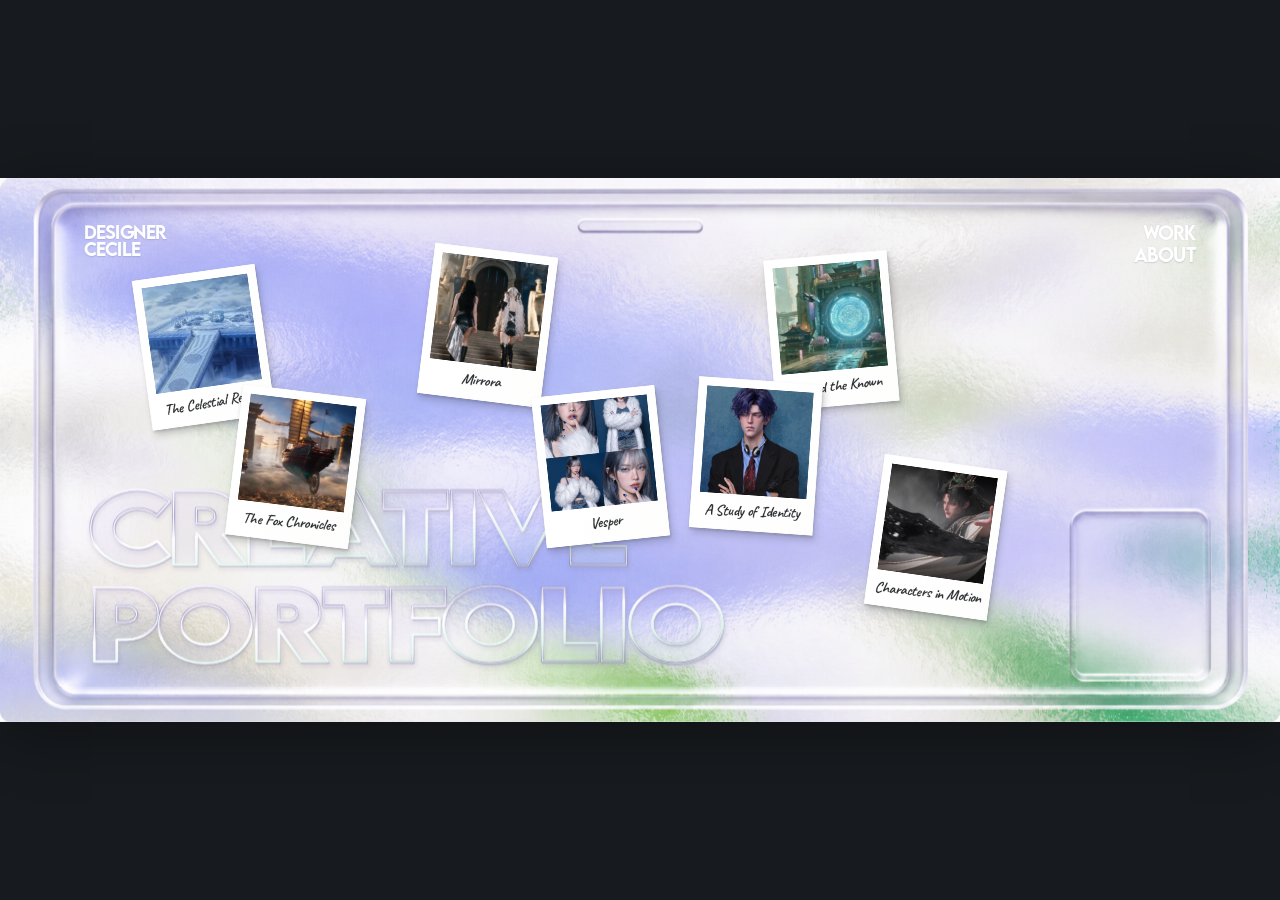
==== index.html @ 58188026 "Publish complete Cecile creative portfolio with WORK category dropdown" ====
<!doctype html>
<html lang="zh-CN">
<head>
  <meta charset="UTF-8">
  <meta name="viewport" content="width=device-width,initial-scale=1">
  <meta name="theme-color" content="#171a1e">
  <meta name="description" content="Designer Cecile — Creative Portfolio。请使用电脑浏览器欣赏完整作品与交互。">
  <title>Designer Cecile — Creative Portfolio</title>
  <link rel="icon" href="icon.svg" type="image/svg+xml">
  <link rel="stylesheet" href="canvas.css?v=fixed-canvas-2">
  <script src="canvas.js?v=github-pages-20261024" defer></script>
</head>
<body>
  <iframe id="portfolio-canvas" title="Designer Cecile 创意作品集" hidden></iframe>
  <main id="computer-guide" hidden>
    <div class="guide-brand">DESIGNER<br>CECILE</div>
    <section class="guide-copy">
      <svg class="computer-icon" viewBox="0 0 96 80" fill="none" aria-hidden="true"><rect x="8" y="8" width="80" height="50" rx="4"/><path d="M8 48h80M48 58v14M30 73h36"/></svg>
      <p class="guide-eyebrow">CREATIVE PORTFOLIO</p>
      <h1>请使用电脑浏览</h1>
      <p>为了完整呈现作品和交互体验，<br>请在电脑浏览器中打开本作品集。</p>
      <label for="computer-link">电脑访问链接</label>
      <input id="computer-link" readonly aria-label="作品集电脑访问链接">
      <button id="copy-computer-link" type="button">复制网站链接</button>
      <span id="copy-status" role="status" aria-live="polite"></span>
    </section>
  </main>
  <noscript><p class="no-script">Designer Cecile — 请使用电脑浏览器并开启 JavaScript 查看作品集。</p></noscript>
</body>
</html>
---- canvas.css ----
@font-face{font-family:HeaderMedium;src:url('assets/fonts/LEMONMILK-Medium.otf') format('opentype');font-display:swap;font-weight:500}
*{box-sizing:border-box}
html,body{width:100%;height:100%;margin:0;overflow:hidden;background:#171a1e}
[hidden]{display:none!important}
#portfolio-canvas{position:absolute;left:50%;top:50%;width:1920px;height:814.5454545455px;max-width:none;border:0;display:block;transform:translate(-50%,-50%) scale(var(--canvas-scale,1));transform-origin:center;box-shadow:0 18px 90px #0005}
#computer-guide{position:fixed;inset:0;overflow:auto;padding:32px 26px;color:#2c3136;background:repeating-linear-gradient(0deg,#ffffff08 0px,#ffffff08 1px,#00000005 1px,#00000005 2px),linear-gradient(125deg,#d7d9dd,#b4b8bf);font-family:Arial,'PingFang SC',sans-serif}
.guide-brand{font:500 16px/1.1 HeaderMedium,Arial,sans-serif;letter-spacing:-.05em}
.guide-copy{max-width:420px;min-height:calc(100% - 40px);margin:auto;display:flex;flex-direction:column;align-items:center;justify-content:center;text-align:center;padding:45px 0 20px}
.computer-icon{width:88px;stroke:currentColor;stroke-width:2;opacity:.8;margin-bottom:24px}
.guide-eyebrow{font:500 10px/1.5 HeaderMedium,Arial,sans-serif;letter-spacing:.1em;margin:0 0 12px}
.guide-copy h1{font-size:28px;font-weight:600;letter-spacing:.04em;line-height:1.4;margin:0 0 14px}
.guide-copy>p:not(.guide-eyebrow){font-size:14px;line-height:1.85;margin:0 0 34px;color:#464c54}
.guide-copy label{font-size:11px;letter-spacing:.1em;opacity:.7;margin-bottom:12px}
#computer-link{width:100%;padding:14px 9px;border:1px solid #51596140;border-radius:3px;background:#ffffff18;color:inherit;font:12px/1.5 Arial,sans-serif;text-align:center}
#copy-computer-link{width:100%;border:0;border-radius:3px;margin-top:13px;padding:15px 20px;background:#2c3137;color:#fff;font:14px/1.4 Arial,'PingFang SC',sans-serif;cursor:pointer}
#copy-computer-link:focus-visible,#computer-link:focus-visible{outline:2px solid #262e38;outline-offset:4px}
#copy-status{font-size:12px;min-height:32px;line-height:1.7;margin-top:12px}
.no-script{color:#fff;font:16px/1.8 Arial,sans-serif;text-align:center;margin:20vh 30px}
/* Keep the single platform badge inside the scaled desktop composition. */
body:has(#portfolio-canvas:not([hidden])) #nl-badge-frame{display:none!important}
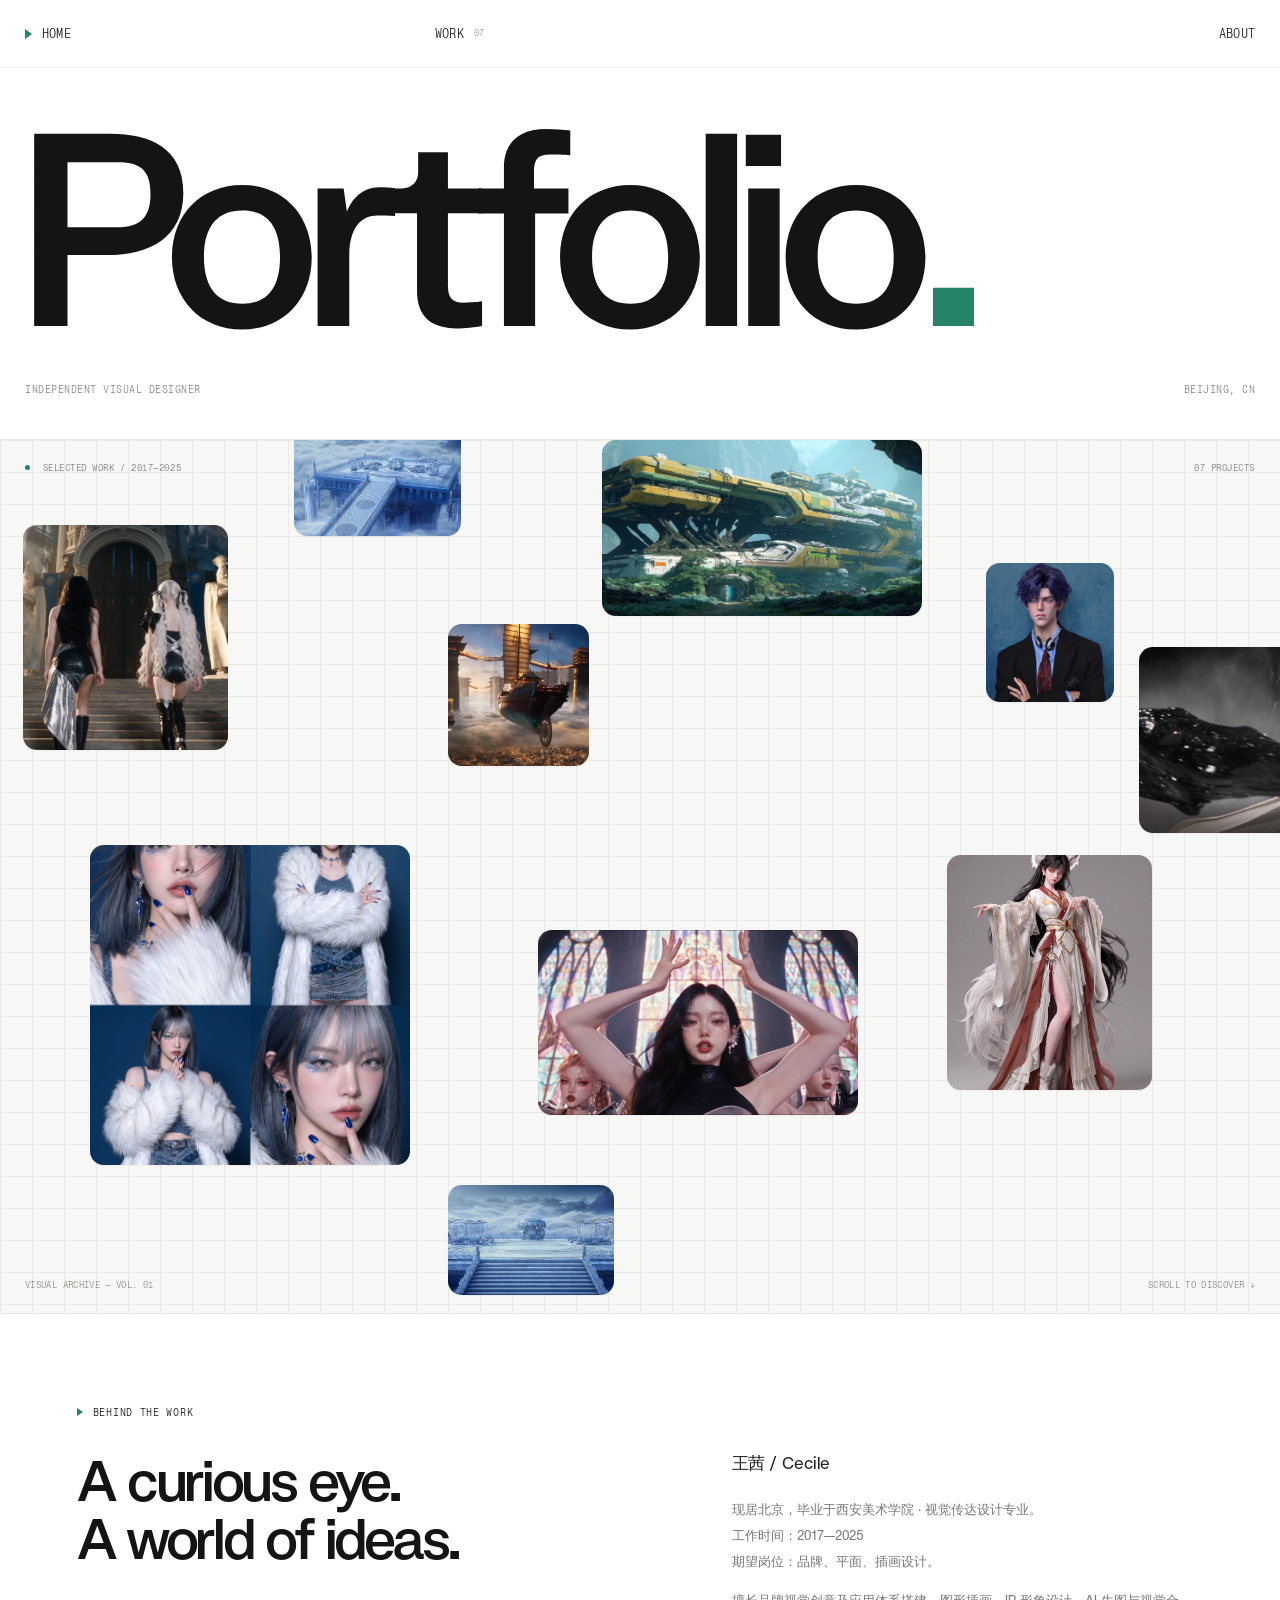
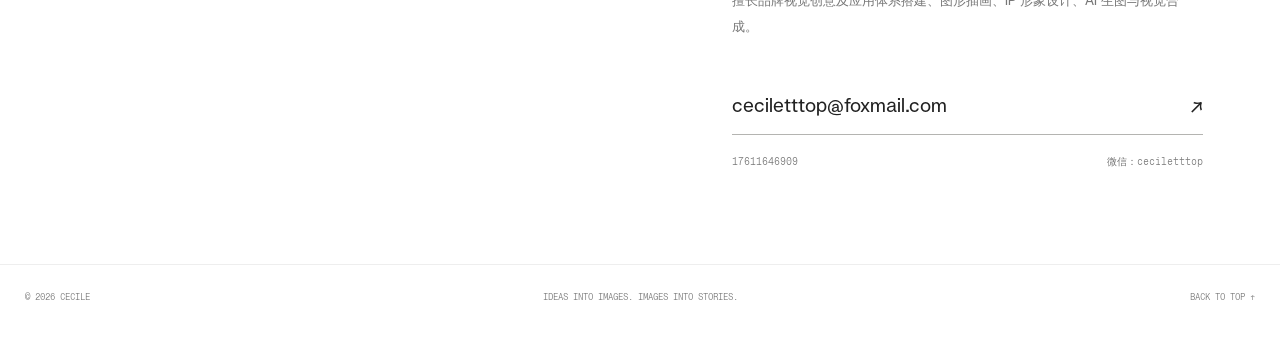
==== commit 07425672: "Preserve glass portfolio as scheme one and publish editorial scheme two" ====
--- a/index.html
+++ b/index.html
@@ -1,30 +1 @@
-<!doctype html>
-<html lang="zh-CN">
-<head>
-  <meta charset="UTF-8">
-  <meta name="viewport" content="width=device-width,initial-scale=1">
-  <meta name="theme-color" content="#171a1e">
-  <meta name="description" content="Designer Cecile — Creative Portfolio。请使用电脑浏览器欣赏完整作品与交互。">
-  <title>Designer Cecile — Creative Portfolio</title>
-  <link rel="icon" href="icon.svg" type="image/svg+xml">
-  <link rel="stylesheet" href="canvas.css?v=fixed-canvas-2">
-  <script src="canvas.js?v=github-pages-20261024" defer></script>
-</head>
-<body>
-  <iframe id="portfolio-canvas" title="Designer Cecile 创意作品集" hidden></iframe>
-  <main id="computer-guide" hidden>
-    <div class="guide-brand">DESIGNER<br>CECILE</div>
-    <section class="guide-copy">
-      <svg class="computer-icon" viewBox="0 0 96 80" fill="none" aria-hidden="true"><rect x="8" y="8" width="80" height="50" rx="4"/><path d="M8 48h80M48 58v14M30 73h36"/></svg>
-      <p class="guide-eyebrow">CREATIVE PORTFOLIO</p>
-      <h1>请使用电脑浏览</h1>
-      <p>为了完整呈现作品和交互体验，<br>请在电脑浏览器中打开本作品集。</p>
-      <label for="computer-link">电脑访问链接</label>
-      <input id="computer-link" readonly aria-label="作品集电脑访问链接">
-      <button id="copy-computer-link" type="button">复制网站链接</button>
-      <span id="copy-status" role="status" aria-live="polite"></span>
-    </section>
-  </main>
-  <noscript><p class="no-script">Designer Cecile — 请使用电脑浏览器并开启 JavaScript 查看作品集。</p></noscript>
-</body>
-</html>
+<!doctype html><html lang="zh-CN"><head><meta charset="utf-8"><meta name="viewport" content="width=device-width,initial-scale=1"><title>方案二 · Portfolio — Cecile</title><meta http-equiv="refresh" content="0;url=scheme-2/"><script>location.replace('scheme-2/'+location.search+location.hash)</script></head><body><a href="scheme-2/">查看方案二</a> · <a href="scheme-1/">查看方案一</a></body></html>
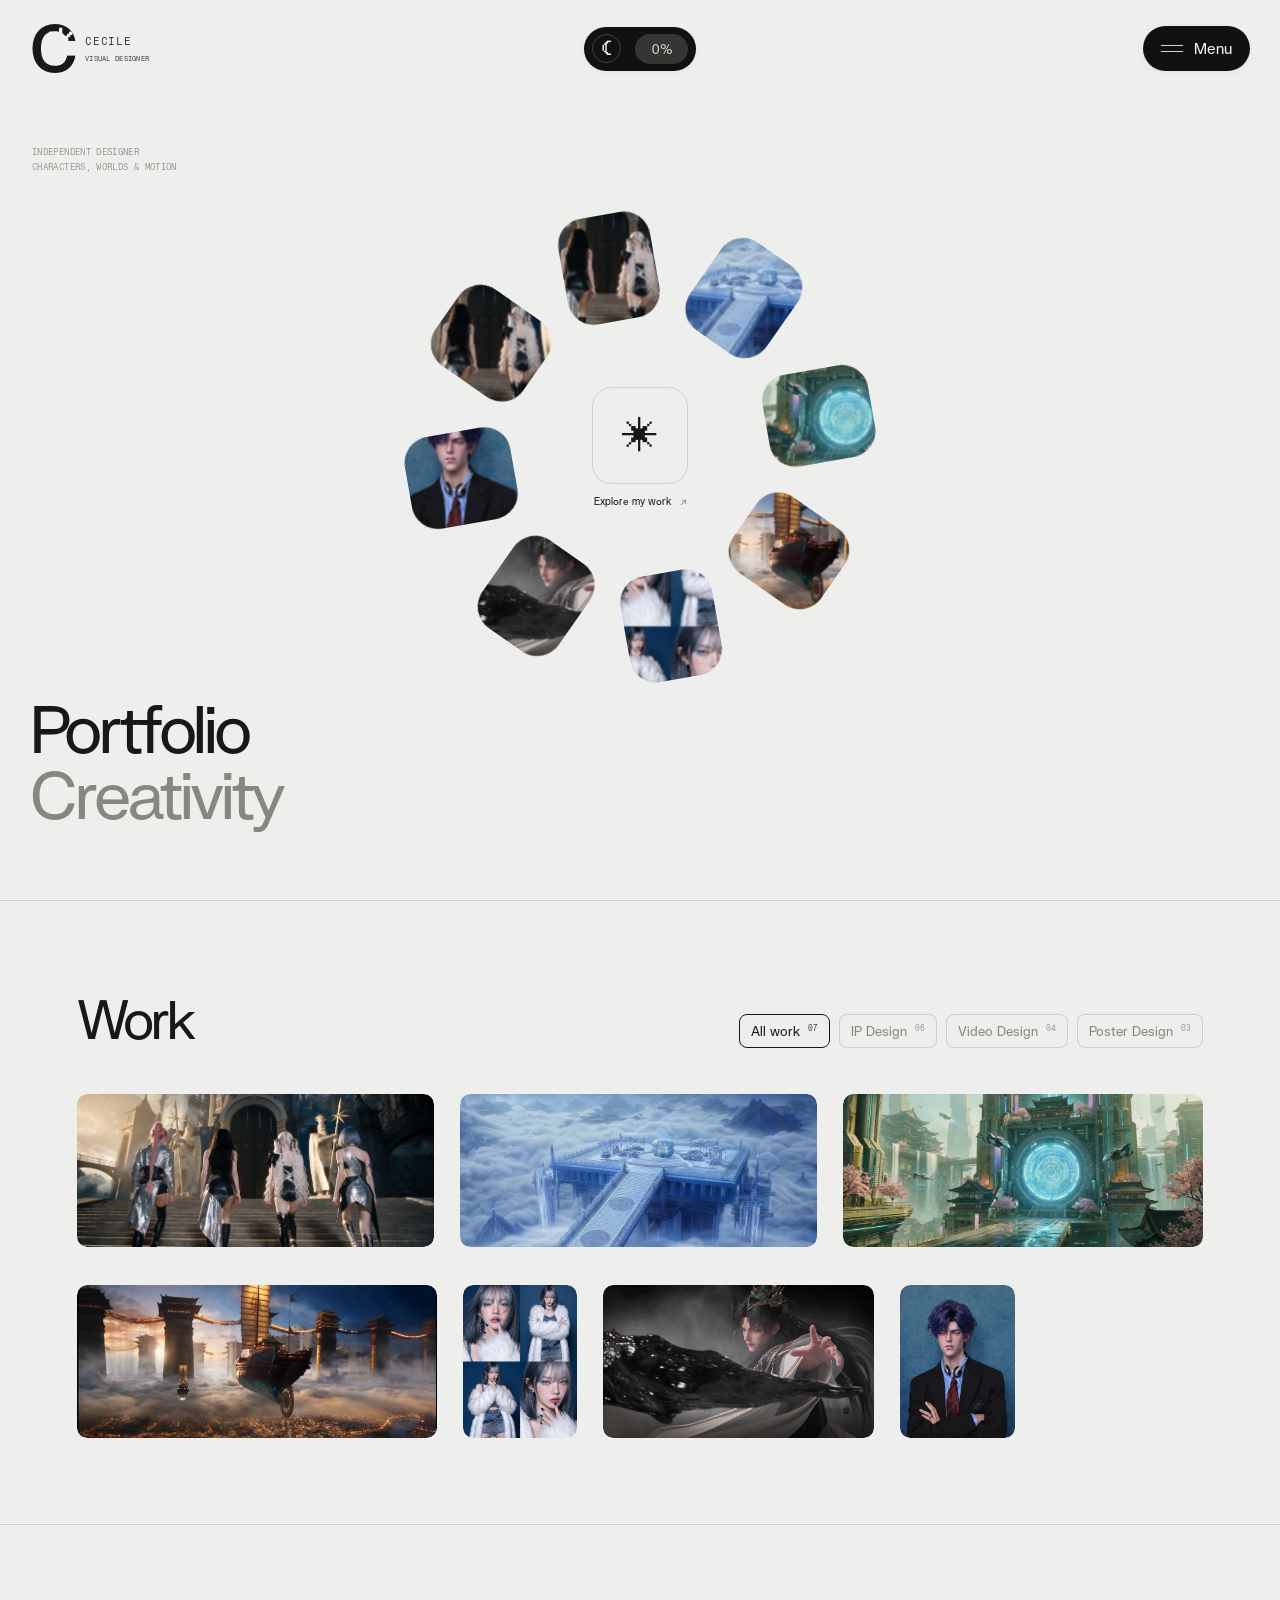
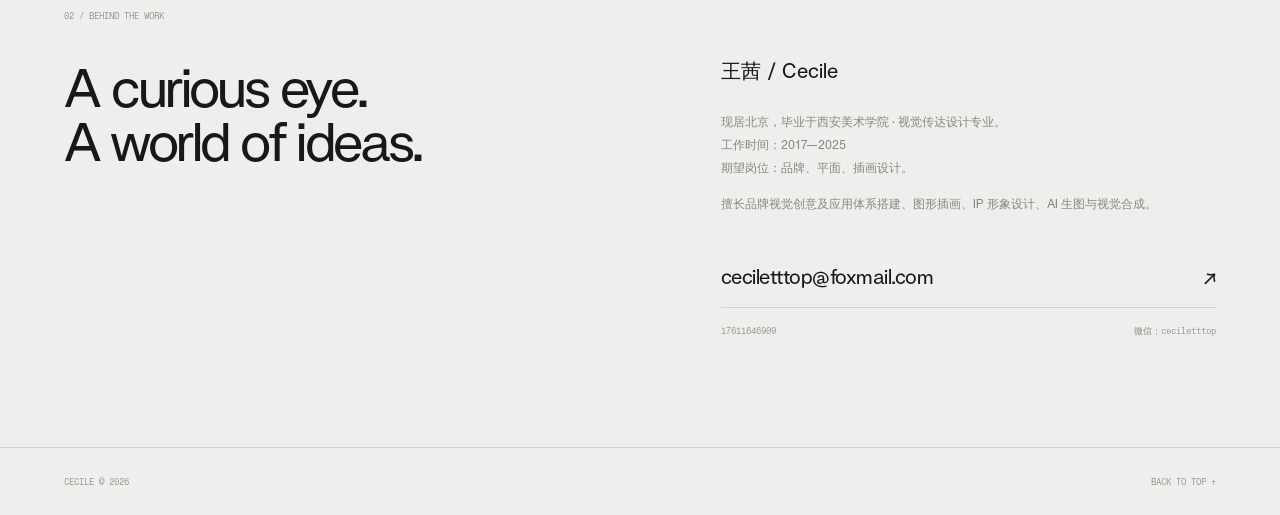
==== commit 4449c94f: "Publish Portfolio Creativity orbit design as scheme three and default homepage" ====
--- a/index.html
+++ b/index.html
@@ -1 +1 @@
-<!doctype html><html lang="zh-CN"><head><meta charset="utf-8"><meta name="viewport" content="width=device-width,initial-scale=1"><title>方案二 · Portfolio — Cecile</title><meta http-equiv="refresh" content="0;url=scheme-2/"><script>location.replace('scheme-2/'+location.search+location.hash)</script></head><body><a href="scheme-2/">查看方案二</a> · <a href="scheme-1/">查看方案一</a></body></html>+<!doctype html><html lang="zh-CN"><head><meta charset="utf-8"><meta name="viewport" content="width=device-width,initial-scale=1"><title>方案三 · Portfolio — Cecile</title><meta http-equiv="refresh" content="0;url=scheme-3/"><script>location.replace('scheme-3/'+location.search+location.hash)</script></head><body><a href="scheme-3/">查看方案三</a> · <a href="scheme-1/">查看方案一</a></body></html>
